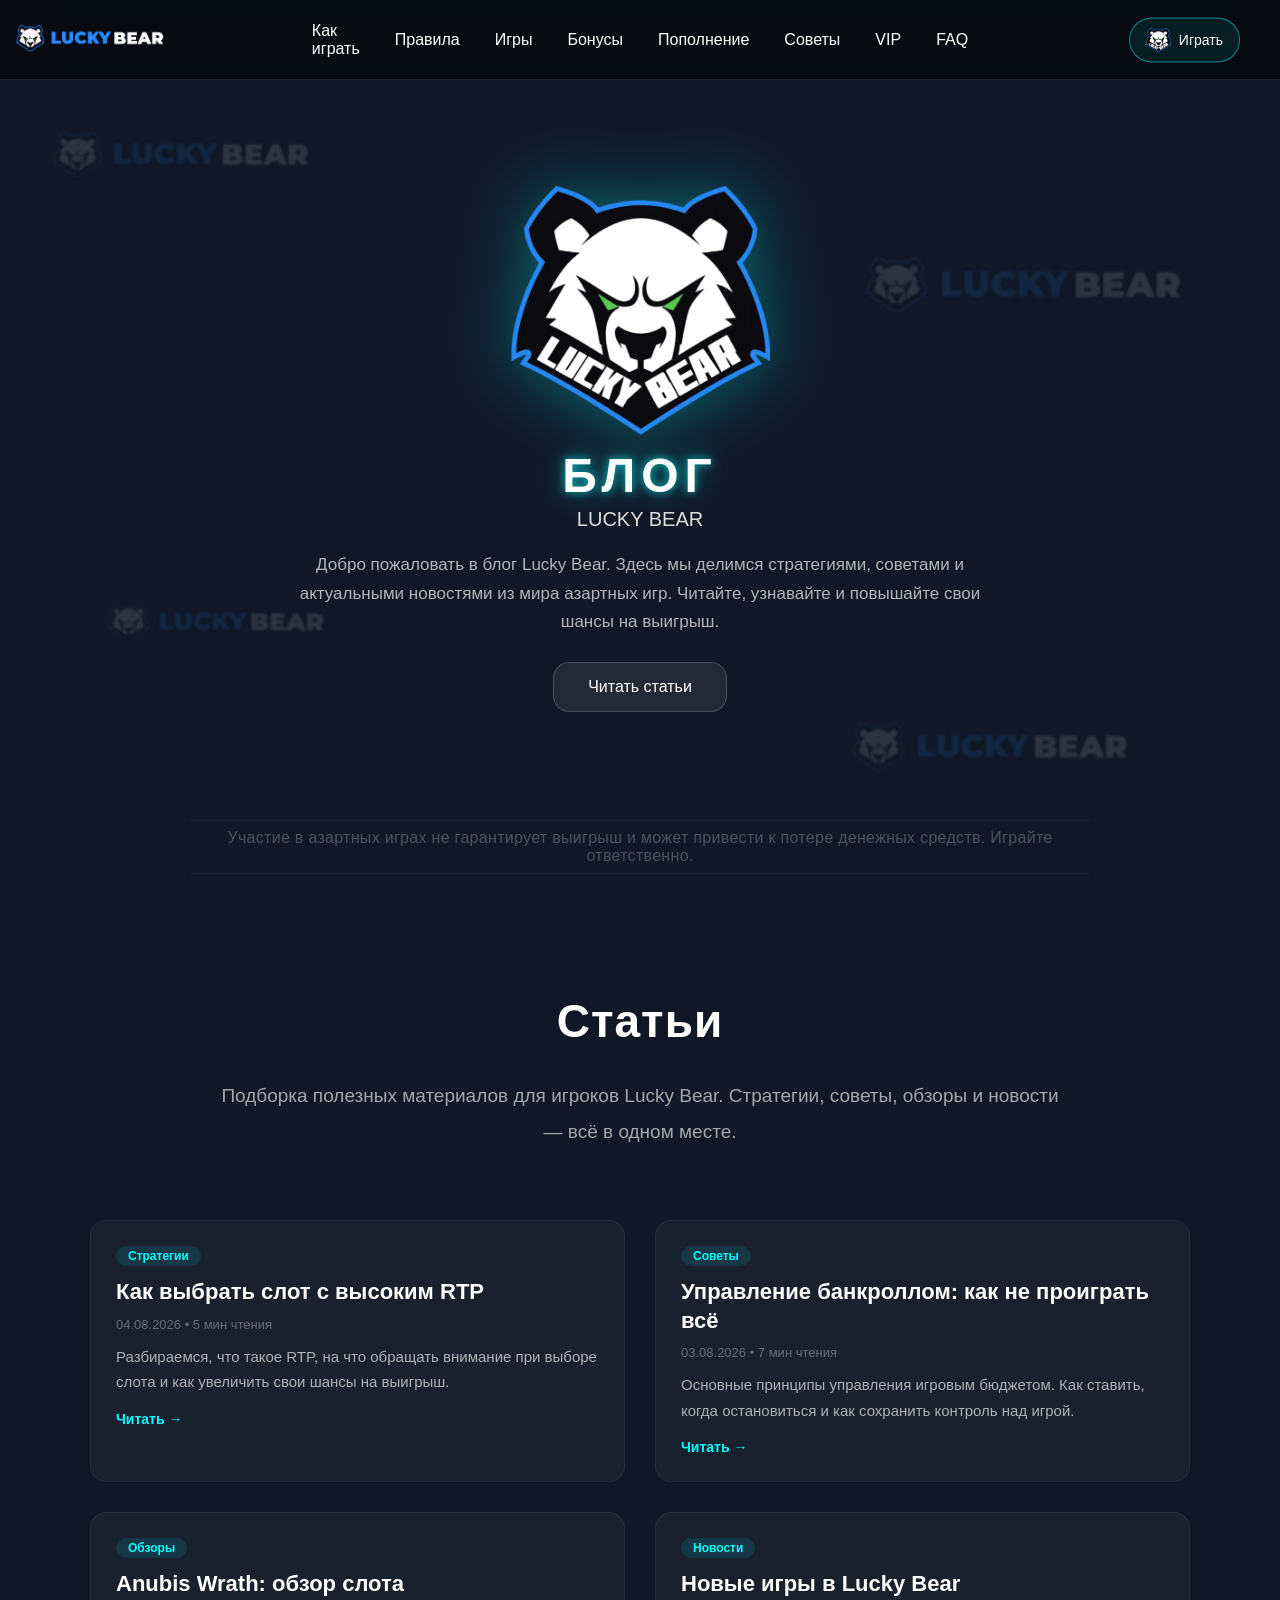
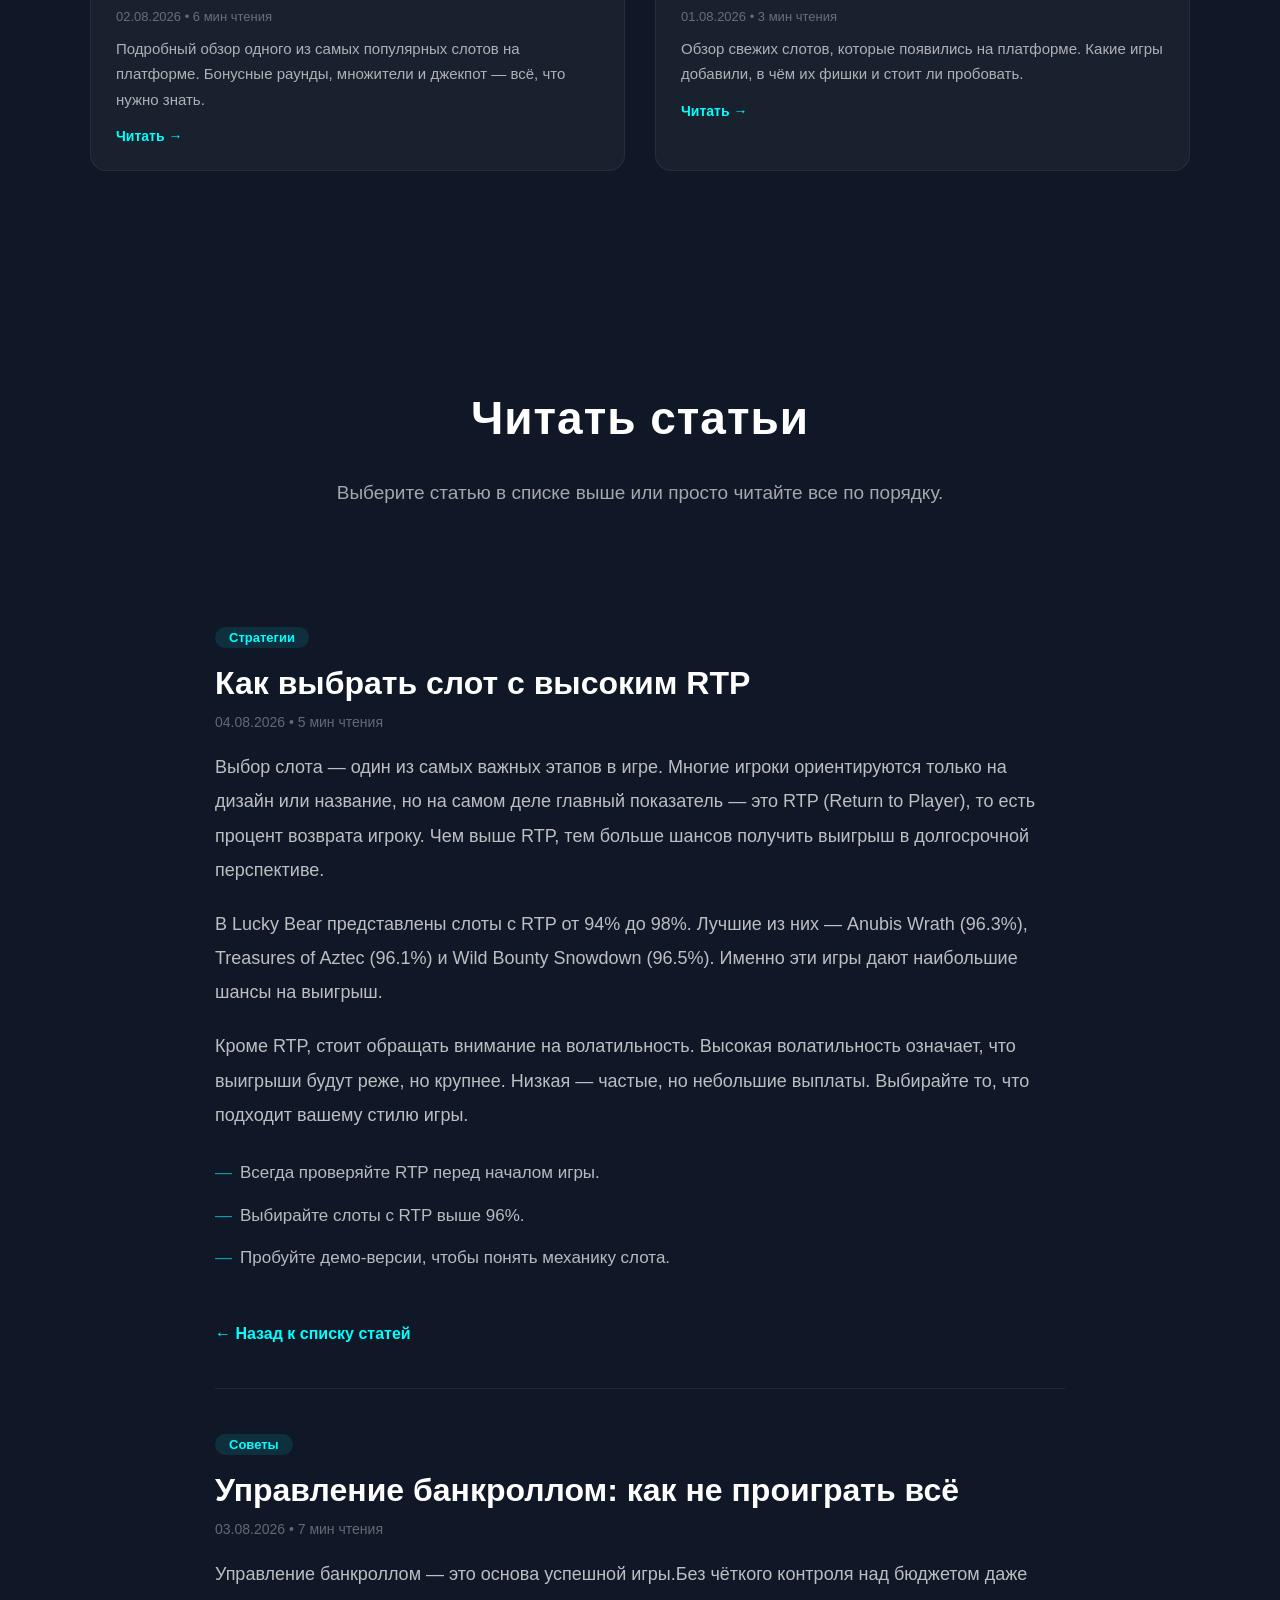
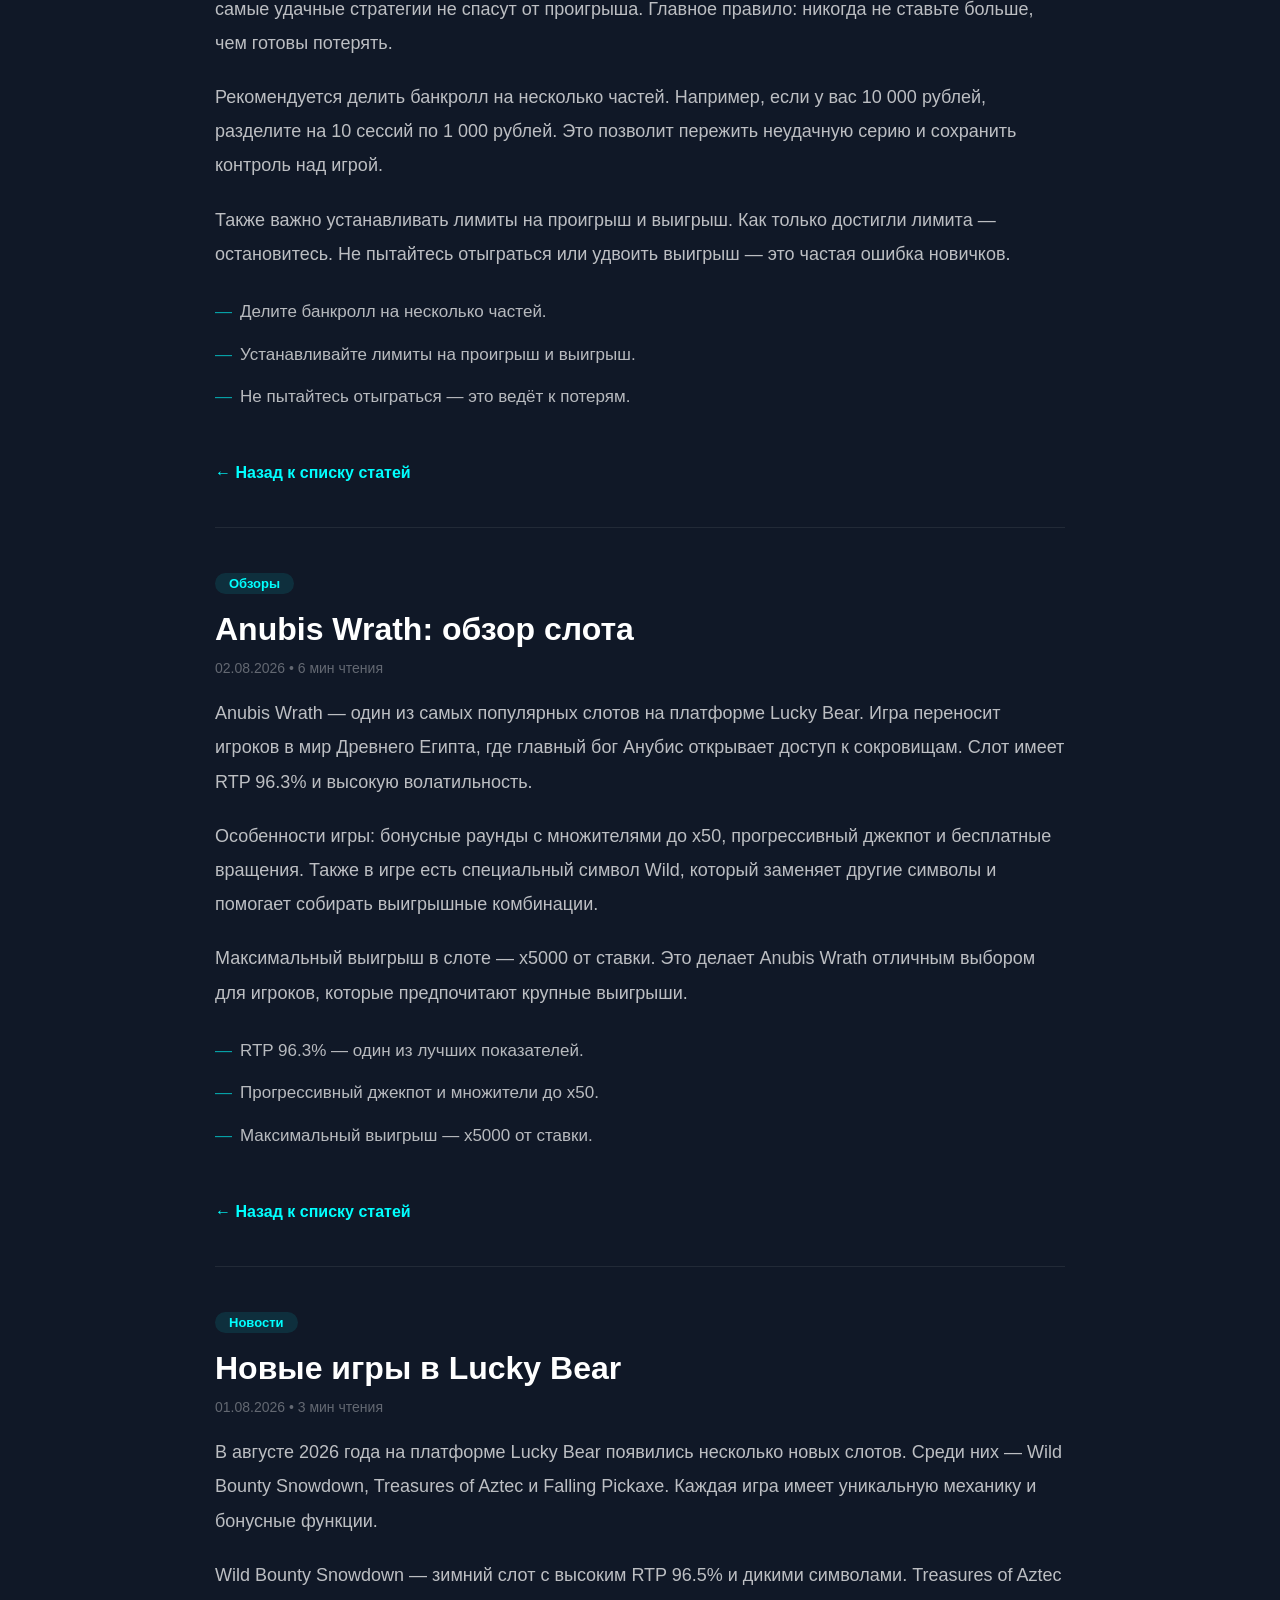
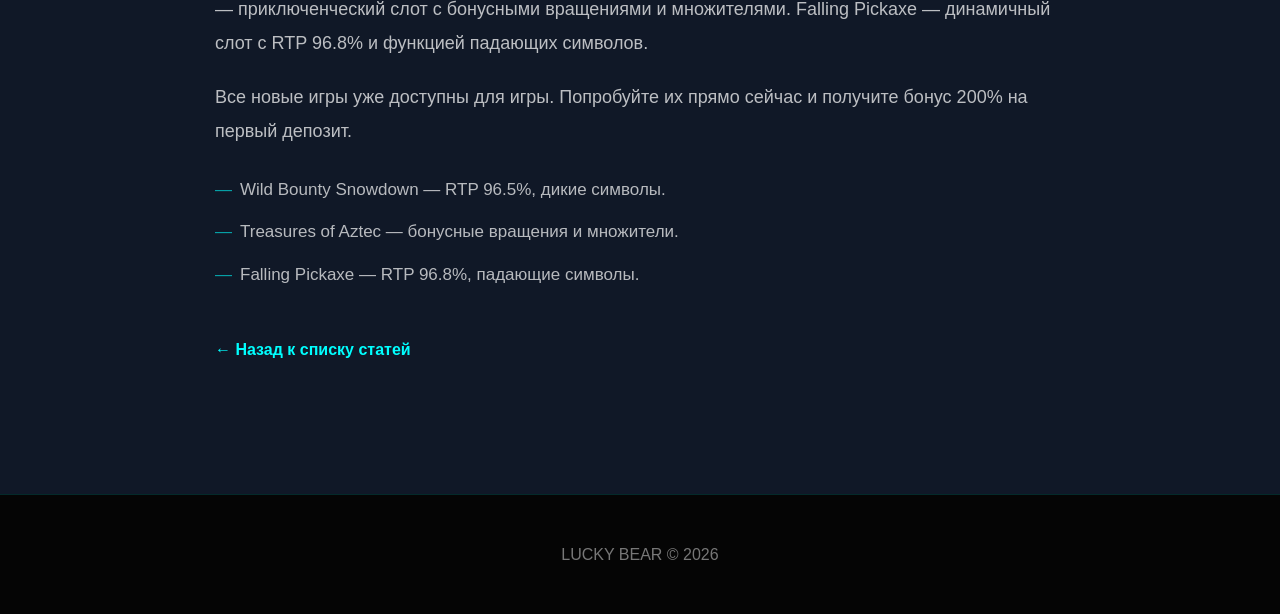
==== blog.html @ fbbd580b "Create blog.html" ====
<!DOCTYPE html>
<html lang="ru">
<head>
    <meta charset="UTF-8">
    <meta name="viewport" content="width=device-width, initial-scale=1.0">
    <title>Блог Lucky Bear — стратегии, советы, обзоры слотов</title>
    <meta name="description" content="Блог Lucky Bear: стратегии игры в слоты, советы по управлению банкроллом, обзоры популярных игр и новости казино. Читай и выигрывай больше!" />
    <link rel="canonical" href="https://casino-lucky-bear.ru/blog.html" />
    <link rel="icon" type="image/png" href="/images/logo.png">
    <link rel="stylesheet" href="style.css">
    
    <style>
        /* ===== БЛОГ ===== */
        .blog-hero-description {
            max-width: 700px;
            margin: 20px auto 0;
            color: rgba(255,255,255,0.68);
            font-size: 17px;
            line-height: 1.7;
            text-align: center;
        }

        .blog-grid {
            display: grid;
            grid-template-columns: repeat(2, 1fr);
            gap: 30px;
            max-width: 1100px;
            margin: 40px auto;
        }

        .blog-card {
            background: rgba(255,255,255,0.04);
            border-radius: 16px;
            padding: 25px;
            border: 1px solid rgba(255,255,255,0.06);
            transition: all 0.3s ease;
            cursor: pointer;
            scroll-margin-top: 100px;
        }

        .blog-card:hover {
            transform: translateY(-5px);
            background: rgba(255,255,255,0.08);
            border-color: rgba(0, 255, 255, 0.2);
        }

        .blog-card .tag {
            display: inline-block;
            background: rgba(0, 255, 255, 0.1);
            color: #00ffff;
            padding: 3px 12px;
            border-radius: 20px;
            font-size: 12px;
            font-weight: 600;
            margin-bottom: 12px;
        }

        .blog-card h3 {
            color: #ffffff;
            font-size: 22px;
            font-weight: 700;
            margin-bottom: 10px;
            line-height: 1.3;
        }

        .blog-card h3 a {
            color: #ffffff;
            text-decoration: none;
            transition: color 0.3s;
        }

        .blog-card h3 a:hover {
            color: #00ffff;
        }

        .blog-card .meta {
            color: rgba(255,255,255,0.35);
            font-size: 13px;
            margin-bottom: 12px;
        }

        .blog-card p {
            color: rgba(255,255,255,0.65);
            font-size: 15px;
            line-height: 1.7;
            margin-bottom: 15px;
        }

        .blog-card .read-more {
            color: #00ffff;
            text-decoration: none;
            font-weight: 600;
            font-size: 14px;
            transition: color 0.3s;
        }

        .blog-card .read-more:hover {
            color: #ffffff;
        }

        /* ===== ПОЛНЫЕ СТАТЬИ ===== */
        .full-article {
            max-width: 850px;
            margin: 0 auto;
            padding: 45px 0;
            border-bottom: 1px solid rgba(255,255,255,0.08);
            scroll-margin-top: 100px;
        }

        .full-article:last-of-type {
            border-bottom: none;
        }

        .full-article .article-tag {
            display: inline-block;
            background: rgba(0, 255, 255, 0.1);
            color: #00ffff;
            padding: 3px 14px;
            border-radius: 20px;
            font-size: 13px;
            font-weight: 600;
            margin-bottom: 15px;
        }

        .full-article h3 {
            font-size: 32px;
            font-weight: 800;
            color: #ffffff;
            margin-bottom: 10px;
            line-height: 1.3;
        }

        .full-article .meta {
            color: rgba(255,255,255,0.35);
            font-size: 14px;
            margin-bottom: 20px;
        }

        .full-article p {
            color: rgba(255,255,255,0.72);
            font-size: 18px;
            line-height: 1.9;
            margin-bottom: 20px;
        }

        .full-article ul {
            list-style: none;
            padding: 0;margin: 15px 0 25px;
        }

        .full-article ul li {
            color: rgba(255,255,255,0.7);
            font-size: 17px;
            line-height: 1.8;
            padding: 6px 0 6px 25px;
            position: relative;
        }

        .full-article ul li::before {
            content: "—";
            position: absolute;
            left: 0;
            color: #00ffff;
            opacity: 0.6;
        }

        .full-article .back-link {
            display: inline-block;
            margin-top: 20px;
            color: #00ffff;
            text-decoration: none;
            font-weight: 600;
            transition: color 0.3s;
        }

        .full-article .back-link:hover {
            color: #ffffff;
        }

        @media (max-width: 768px) {
            .blog-grid {
                grid-template-columns: 1fr;
                gap: 20px;
                margin: 20px auto;
            }

            .blog-card {
                padding: 20px;
            }

            .blog-card h3 {
                font-size: 19px;
            }

            .blog-hero-description {
                font-size: 15px !important;
                padding: 0 15px !important;
            }

            .full-article {
                padding: 30px 0;
            }

            .full-article h3 {
                font-size: 24px;
            }

            .full-article p {
                font-size: 16px;
            }

            .full-article ul li {
                font-size: 15px;
            }
        }

        @media (max-width: 400px) {
            .blog-card h3 {
                font-size: 17px;
            }

            .blog-card p {
                font-size: 14px;
            }

            .full-article h3 {
                font-size: 20px;
            }

            .full-article p {
                font-size: 14px;
            }

            .full-article ul li {
                font-size: 14px;
            }
        }
    </style>
</head>
<body>
    <div class="bear-background"></div>

    <!-- ===== ХЕДЕР ===== -->
    <header>
        <a href="index.html" class="brand-icon">
            <img src="images/menu-logo.png" alt="LUCKY BEAR">
        </a>
        <nav class="nav" id="mobileNav">
            <a href="how-to-play.html" class="nav-link">Как играть</a>
            <a href="rules.html" class="nav-link">Правила</a>
            <a href="games.html" class="nav-link">Игры</a>
            <a href="bonus.html" class="nav-link">Бонусы</a>
            <a href="payment.html" class="nav-link">Пополнение</a>
            <a href="responsible.html" class="nav-link">Советы</a>
            <a href="vip.html" class="nav-link">VIP</a>
            <a href="faq.html" class="nav-link">FAQ</a>
        </nav>
        <a href="https://lb777.xyz/5dsgV7" class="bot-button" rel="noreferrer noopener">
            <img src="images/logo.png" alt="LUCKY BEAR">
            <span>Играть</span>
        </a>
    </header>

    <!-- ===== ГЛАВНЫЙ ЭКРАН ===== -->
    <section class="hero" id="home">
        <img src="images/logo.png" alt="LUCKY BEAR" class="logo">
        <div class="title">БЛОГ</div>
        <div class="subtitle">LUCKY BEAR</div>
        <p class="blog-hero-description">
            Добро пожаловать в блог Lucky Bear. Здесь мы делимся стратегиями, советами и актуальными новостями из мира азартных игр. Читайте, узнавайте и повышайте свои шансы на выигрыш.
        </p>
        <div class="hero-buttons">
            <a href="#articles" class="main-button" rel="noreferrer noopener">Читать статьи</a>
        </div>
    </section>

    <!-- ===== ПРЕДУПРЕЖДЕНИЕ ===== -->
    <div style="max-width: 900px; margin: 10px auto 30px; padding: 8px 0; text-align: center; font-size: 16px; color: rgba(255,255,255,0.25); letter-spacing: 0.3px; border-top: 1px solid rgba(255,255,255,0.05); border-bottom: 1px solid rgba(255,255,255,0.05);">
        Участие в азартных играх не гарантирует выигрыш и может привести к потере денежных средств. Играйте ответственно.
    </div>

    <!-- ===== АНОНСЫ СТАТЕЙ ===== --><section id="articles">
        <h2 class="section-title">Статьи</h2>
        <p class="section-description">
            Подборка полезных материалов для игроков Lucky Bear. Стратегии, советы, обзоры и новости — всё в одном месте.
        </p>

        <div class="blog-grid">
            <div class="blog-card">
                <span class="tag">Стратегии</span>
                <h3><a href="#article1">Как выбрать слот с высоким RTP</a></h3>
                <div class="meta">04.08.2026 • 5 мин чтения</div>
                <p>Разбираемся, что такое RTP, на что обращать внимание при выборе слота и как увеличить свои шансы на выигрыш.</p>
                <a href="#article1" class="read-more">Читать →</a>
            </div>

            <div class="blog-card">
                <span class="tag">Советы</span>
                <h3><a href="#article2">Управление банкроллом: как не проиграть всё</a></h3>
                <div class="meta">03.08.2026 • 7 мин чтения</div>
                <p>Основные принципы управления игровым бюджетом. Как ставить, когда остановиться и как сохранить контроль над игрой.</p>
                <a href="#article2" class="read-more">Читать →</a>
            </div>

            <div class="blog-card">
                <span class="tag">Обзоры</span>
                <h3><a href="#article3">Anubis Wrath: обзор слота</a></h3>
                <div class="meta">02.08.2026 • 6 мин чтения</div>
                <p>Подробный обзор одного из самых популярных слотов на платформе. Бонусные раунды, множители и джекпот — всё, что нужно знать.</p>
                <a href="#article3" class="read-more">Читать →</a>
            </div>

            <div class="blog-card">
                <span class="tag">Новости</span>
                <h3><a href="#article4">Новые игры в Lucky Bear</a></h3>
                <div class="meta">01.08.2026 • 3 мин чтения</div>
                <p>Обзор свежих слотов, которые появились на платформе. Какие игры добавили, в чём их фишки и стоит ли пробовать.</p>
                <a href="#article4" class="read-more">Читать →</a>
            </div>
        </div>
    </section>

    <!-- ===== ПОЛНЫЕ СТАТЬИ ===== -->
    <section id="full-articles">
        <h2 class="section-title" style="margin-bottom: 10px;">Читать статьи</h2>
        <p class="section-description" style="margin-bottom: 30px;">Выберите статью в списке выше или просто читайте все по порядку.</p>

        <!-- СТАТЬЯ 1 -->
        <div class="full-article" id="article1">
            <span class="article-tag">Стратегии</span>
            <h3>Как выбрать слот с высоким RTP</h3>
            <div class="meta">04.08.2026 • 5 мин чтения</div>
            <p>Выбор слота — один из самых важных этапов в игре. Многие игроки ориентируются только на дизайн или название, но на самом деле главный показатель — это RTP (Return to Player), то есть процент возврата игроку. Чем выше RTP, тем больше шансов получить выигрыш в долгосрочной перспективе.</p>
            <p>В Lucky Bear представлены слоты с RTP от 94% до 98%. Лучшие из них — Anubis Wrath (96.3%), Treasures of Aztec (96.1%) и Wild Bounty Snowdown (96.5%). Именно эти игры дают наибольшие шансы на выигрыш.</p>
            <p>Кроме RTP, стоит обращать внимание на волатильность. Высокая волатильность означает, что выигрыши будут реже, но крупнее. Низкая — частые, но небольшие выплаты. Выбирайте то, что подходит вашему стилю игры.</p>
            <ul>
                <li>Всегда проверяйте RTP перед началом игры.</li>
                <li>Выбирайте слоты с RTP выше 96%.</li>
                <li>Пробуйте демо-версии, чтобы понять механику слота.</li>
            </ul>
            <a href="#articles" class="back-link">← Назад к списку статей</a>
        </div>

        <!-- СТАТЬЯ 2 -->
        <div class="full-article" id="article2">
            <span class="article-tag">Советы</span>
            <h3>Управление банкроллом: как не проиграть всё</h3>
            <div class="meta">03.08.2026 • 7 мин чтения</div>
            <p>Управление банкроллом — это основа успешной игры.Без чёткого контроля над бюджетом даже самые удачные стратегии не спасут от проигрыша. Главное правило: никогда не ставьте больше, чем готовы потерять.</p>
            <p>Рекомендуется делить банкролл на несколько частей. Например, если у вас 10 000 рублей, разделите на 10 сессий по 1 000 рублей. Это позволит пережить неудачную серию и сохранить контроль над игрой.</p>
            <p>Также важно устанавливать лимиты на проигрыш и выигрыш. Как только достигли лимита — остановитесь. Не пытайтесь отыграться или удвоить выигрыш — это частая ошибка новичков.</p>
            <ul>
                <li>Делите банкролл на несколько частей.</li>
                <li>Устанавливайте лимиты на проигрыш и выигрыш.</li>
                <li>Не пытайтесь отыграться — это ведёт к потерям.</li>
            </ul>
            <a href="#articles" class="back-link">← Назад к списку статей</a>
        </div>

        <!-- СТАТЬЯ 3 -->
        <div class="full-article" id="article3">
            <span class="article-tag">Обзоры</span>
            <h3>Anubis Wrath: обзор слота</h3>
            <div class="meta">02.08.2026 • 6 мин чтения</div>
            <p>Anubis Wrath — один из самых популярных слотов на платформе Lucky Bear. Игра переносит игроков в мир Древнего Египта, где главный бог Анубис открывает доступ к сокровищам. Слот имеет RTP 96.3% и высокую волатильность.</p>
            <p>Особенности игры: бонусные раунды с множителями до x50, прогрессивный джекпот и бесплатные вращения. Также в игре есть специальный символ Wild, который заменяет другие символы и помогает собирать выигрышные комбинации.</p>
            <p>Максимальный выигрыш в слоте — x5000 от ставки. Это делает Anubis Wrath отличным выбором для игроков, которые предпочитают крупные выигрыши.</p>
            <ul>
                <li>RTP 96.3% — один из лучших показателей.</li>
                <li>Прогрессивный джекпот и множители до x50.</li>
                <li>Максимальный выигрыш — x5000 от ставки.</li>
            </ul>
            <a href="#articles" class="back-link">← Назад к списку статей</a>
        </div>

        <!-- СТАТЬЯ 4 -->
        <div class="full-article" id="article4" style="border-bottom: none;">
            <span class="article-tag">Новости</span>
            <h3>Новые игры в Lucky Bear</h3>
            <div class="meta">01.08.2026 • 3 мин чтения</div>
            <p>В августе 2026 года на платформе Lucky Bear появились несколько новых слотов. Среди них — Wild Bounty Snowdown, Treasures of Aztec и Falling Pickaxe. Каждая игра имеет уникальную механику и бонусные функции.</p>
            <p>Wild Bounty Snowdown — зимний слот с высоким RTP 96.5% и дикими символами. Treasures of Aztec — приключенческий слот с бонусными вращениями и множителями. Falling Pickaxe — динамичный слот с RTP 96.8% и функцией падающих символов.</p>
            <p>Все новые игры уже доступны для игры. Попробуйте их прямо сейчас и получите бонус 200% на первый депозит.</p>
            <ul>
                <li>Wild Bounty Snowdown — RTP 96.5%, дикие символы.</li>
                <li>Treasures of Aztec — бонусные вращения и множители.</li>
                <li>Falling Pickaxe — RTP 96.8%, падающие символы.</li>
            </ul>
            <a href="#articles" class="back-link">← Назад к списку статей</a>
        </div>
    </section>

    <footer>LUCKY BEAR © 2026</footer>

    <script>
        const logo = document.querySelector(".logo");
        const hero = document.querySelector(".hero");

        window.addEventListener("scroll", () => {
            let scroll = window.scrollY;
            let opacity = 1 - scroll / 500;
            let scale = 1 - scroll / 1500;

            if (opacity < 0) opacity = 0;
            if (scale < 0.7) scale = 0.7;

            logo.style.opacity = opacity;
            logo.style.transform = scale(${scale});
        });

        const elements = document.querySelectorAll(
            ".blog-card, .full-article"
        );

        const observer = new IntersectionObserver(
            (entries) => {
                entries.forEach(entry => {if (entry.isIntersecting) {
                        entry.target.style.opacity = "1";
                        entry.target.style.transform = "translateY(0)";
                    }
                });
            },
            { threshold: 0.15 }
        );

        elements.forEach(el => {
            el.style.opacity = "0";
            el.style.transform = "translateY(40px)";
            el.style.transition = "0.7s ease";
            observer.observe(el);
        });
    </script>
</body>
</html>
---- style.css ----
/* ===========================
   LUCKY BEAR PREMIUM STYLE
   =========================== */

:root {
    --bg-main: #101820;
    --bg-card: rgba(20, 30, 38, 0.72);
    --bg-card-hover: rgba(35, 48, 58, 0.85);
    --text-main: #f2f4f5;
    --text-soft: #b8c1c8;
    --border: rgba(255,255,255,0.10);
    --accent: #9fb7aa;
    --shadow: 0 20px 50px rgba(0,0,0,0.35);
}

* {
    margin: 0;
    padding: 0;
    box-sizing: border-box;
    scroll-behavior: smooth;
}

body {
    background: #101827;
    color: #ffffff;
    font-family: Arial, Helvetica, sans-serif;
}

/* ===== HEADER ===== */
header {
    position: fixed !important;
    top: 0 !important;
    left: 0 !important;
    right: 0 !important;
    width: 100% !important;
    height: 80px;
    display: flex;
    align-items: center;
    justify-content: space-between;
    background: rgba(0,0,0,.55);
    backdrop-filter: blur(15px);
    border-bottom: 1px solid rgba(255,255,255,.10) !important;
    z-index: 99999 !important;
    padding: 0 20px;
}

.nav {
    display: flex;
    justify-content: center;
    align-items: center;
    gap: 35px;
    position: absolute;
    left: 50%;
    transform: translateX(-50%);
}
.nav a {
    color: #fff;
    text-decoration: none;
    font-size: 16px;
    transition: .3s;
}
.nav a:hover {
    color: #00ffff;
}

.brand-icon {
    position: absolute;
    left: 15px;
    top: 50%;
    transform: translateY(-50%);
}
.brand-icon img {
    width: 150px;
    height: 150px;
    object-fit: contain;
    transition: .3s;
}
.brand-icon img:hover {
    transform: scale(1.1);
}

.bot-button {
    position: absolute;
    right: 40px;
    top: 50%;
    transform: translateY(-50%);
    height: 45px;
    display: flex;
    align-items: center;
    gap: 8px;
    padding: 0 16px;
    border-radius: 25px;
    color: #fff;
    text-decoration: none;
    font-size: 14px;
    border: 1px solid rgba(0,255,255,.5);
    background: rgba(0,255,255,.08);
    transition: .3s;
}
.bot-button img {
    width: 25px !important;
    height: 25px !important;
    object-fit: contain;
}
.bot-button:hover {
    background: rgba(0,255,255,.2);
    transform: translateY(-50%) scale(1.05);
}

/* ===== HERO ===== */
.hero {
    height: 100vh;
    display: flex;
    flex-direction: column;
    justify-content: center;
    align-items: center;
    position: relative;
    overflow: hidden;
    text-align: center;
    padding-top: 80px;
}
.hero::before {
    content: "";
    position: absolute;
    width: 700px;
    height: 700px;
    background: radial-gradient(circle, rgba(0,255,255,.10), transparent 70%);
    filter: blur(60px);
    opacity: 0.5;
}
.logo {
    position: relative;
    width: 260px;
    max-width: 65vw;
    z-index: 2;
    object-fit: contain;
    border-radius: 0;
    background: transparent;
    box-shadow: none;
    animation: logoAppear 2s ease, floatLogo 4s ease-in-out infinite;
    filter: drop-shadow(0 0 35px rgba(0,255,255,.35));
}
@keyframes logoAppear {
    from { opacity: 0; transform: translateY(50px) scale(.8); }
    to { opacity: 1; transform: translateY(0) scale(1); }
}
@keyframes floatLogo {
    0%,100% { transform: translateY(0); }
    50% { transform: translateY(-12px); }
}

.title {
    margin-top: 25px;
    font-size: 48px;
    letter-spacing: 6px;
    color: #ffffff;
    font-weight: 900;
    position: relative;
    text-shadow: 0 0 10px rgba(0,255,255,.7), 0 0 30px rgba(0,255,255,.4);
}
.subtitle {
    margin-top: 15px;
    color: #ddd;
    font-size: 20px;
}
.hero-description {
    max-width: 700px;
    margin: 20px auto 0;
    color: rgba(255,255,255,.68);
    font-size: 17px;
    line-height: 1.7;
}
.scroll {
    position: absolute;
    bottom: 40px;
    color: #aaa;
    animation: bounce 2s infinite;
}
@keyframes bounce {
    50% { transform: translateY(10px); }
}

.hero-buttons {
    display: flex;
    justify-content: center;
    gap: 18px;
    margin-top: 35px;
    flex-wrap: wrap;
}
.main-button,
.telegram-button {
    display: inline-flex;
    align-items: center;
    justify-content: center;
    padding: 15px 34px;
    border-radius: 16px;
   text-decoration: none;
    font-size: 16px;
    color: #ffffff;
    background: rgba(255,255,255,.08);
    border: 1px solid rgba(255,255,255,.18);
    backdrop-filter: blur(10px);
    transition: .3s ease;
}
.main-button:hover,
.telegram-button:hover {
    background: rgba(255,255,255,.16);
    transform: translateY(-3px);
}

/* ===== ОБЩИЕ СЕКЦИИ ===== */
section {
    position: relative;
    max-width: 1200px;
    margin: 0 auto;
    padding: 90px 25px;
    scroll-margin-top: 90px;
}
.section-title {
    font-size: 46px !important;
    font-weight: 800 !important;
    letter-spacing: 1px !important;
    color: #ffffff !important;
    text-align: center;
    margin-bottom: 30px !important;
}
.section-description {
    max-width: 850px !important;
    margin: 0 auto 70px !important;
    color: rgba(255,255,255,.62) !important;
    font-size: 19px !important;
    line-height: 1.9 !important;
    text-align: center;
}

/* ===== ЕДИНЫЙ СТИЛЬ ДЛЯ ВСЕХ БЛОКОВ ===== */
.info-block,
.info-card,
.about-card,
.bonus-card,
.rule-card,
.faq-item,
.faq-card,
.game-step,
.rules-card,
.promo-card,
.advantages-card,
.rules-extra-card {
    position: relative;
    padding: 45px 0 !important;
    margin: 0 auto !important;
    background: transparent !important;
    border: none !important;
    border-bottom: 1px solid rgba(255,255,255,.12) !important;
    border-radius: 0 !important;
    box-shadow: none !important;
    transform: none !important;
    backdrop-filter: none !important;
    max-width: 900px;
}
.info-block:last-child,
.info-card:last-child,
.about-card:last-child,
.bonus-card:last-child,
.rule-card:last-child,
.faq-item:last-child,
.faq-card:last-child,
.game-step:last-child,
.rules-card:last-child,
.promo-card:last-child,
.advantages-card:last-child,
.rules-extra-card:last-child {
    border-bottom: none !important;
}
.info-block::after,
.info-card::after,
.about-card::after,
.bonus-card::after,
.rule-card::after,
.faq-item::after,
.faq-card::after,
.game-step::after,
.rules-card::after,
.promo-card::after,
.advantages-card::after,
.rules-extra-card::after {
    content: "";
    position: absolute;
    bottom: 0;
    left: 0;
    width: 70px;
    height: 2px;
    background: #00ffff;
    opacity: .5;
}
.info-block:last-child::after,
.info-card:last-child::after,
.about-card:last-child::after,
.bonus-card:last-child::after,
.rule-card:last-child::after,
.faq-item:last-child::after,
.faq-card:last-child::after,
.game-step:last-child::after,
.rules-card:last-child::after,
.promo-card:last-child::after,
.advantages-card:last-child::after,
.rules-extra-card:last-child::after {
    display: none;
}

.info-block h3,
.info-card h3,
.about-card h3,
.bonus-card h3,
.rule-card h3,
.faq-item h3,
.faq-card h3,
.game-step h3,
.rules-card h3,
.promo-card h3,
.advantages-card h3,
.rules-extra-card h3 {
    font-size: 30px !important;
    font-weight: 800 !important;
    color: #ffffff !important;
    margin-bottom: 20px !important;
    letter-spacing: .3px;
}
.info-block p,
.info-card p,
.about-card p,
.bonus-card p,
.rule-card p,
.faq-item p,
.faq-card p,
.game-step p,
.rules-card p,
.promo-card p,
.advantages-card p,
.rules-extra-card p {
    max-width: 850px;
    color: rgba(255,255,255,.72) !important;
    font-size: 18px !important;
    line-height: 1.9 !important;
    letter-spacing: .1px;
}

/* ===== СПЕЦИАЛЬНЫЕ СЕТКИ ===== */
.rules-grid {
    display: block;
    max-width: 900px;
    margin: 50px auto 0;
}
.rules-extra {
    display: grid;
    grid-template-columns: repeat(3,1fr);
    gap: 35px;
    max-width: 900px;
    margin: 50px auto 0;
}
.bonus-box {
    display: block;
    max-width: 900px;
    margin: 50px auto 0;
}
.about-box {
    display: block;
    max-width: 900px;
    margin: 50px auto 0;
}
.advantages-box {
    display: block;
    max-width: 900px;
    margin: 50px auto 0;
}
.faq-box {
    display: block;
    max-width: 900px;
    margin: 50px auto 0;
}
.rules-extra-card {
    border-top: 1px solid rgba(255,255,255,.12) !important;
    padding: 30px 0 !important;
}
.rules-extra-card h3 {
   font-size: 22px !important;
}
.rules-extra-card p {
    color: rgba(255,255,255,.65) !important;
}

/* ===== FOOTER ===== */
footer {
    height: 120px;
    display: flex;
    justify-content: center;
    align-items: center;
    background: #050505;
    color: #777;
    border-top: 1px solid rgba(0,255,255,.15);
}

/* ===== АДАПТИВ ===== */
@media (max-width: 768px) {
    header {
        height: 70px !important;
        min-height: auto !important;
        flex-direction: row !important;
        padding: 0 8px !important;
        background: rgba(0,0,0,.65);
        backdrop-filter: blur(15px);
    }

    .brand-icon {
        position: relative !important;
        left: auto !important;
        top: auto !important;
        transform: none !important;
        flex-shrink: 0;
        margin-right: 4px;
    }
    .brand-icon img {
        width: 55px !important;
        height: 55px !important;
    }

    .nav {
        position: relative !important;
        left: auto !important;
        top: auto !important;
        transform: none !important;
        display: flex !important;
        flex-wrap: nowrap;
        gap: 6px !important;
        width: auto;
        margin-top: 0;
        overflow-x: auto;
        justify-content: center;
        padding: 0 3px;
        flex: 1 1 auto;
    }
    .nav a {
        font-size: 12px !important;
        padding: 3px 5px;
        white-space: nowrap;
        color: rgba(255,255,255,0.9);
        font-weight: 600;
        letter-spacing: 0.3px;
    }
    .nav a:hover {
        color: #00ffff;
    }

    .bot-button {
        position: relative !important;
        right: auto !important;
        top: auto !important;
        transform: none !important;
        height: 36px !important;
        padding: 0 12px !important;
        font-size: 12px !important;
        flex-shrink: 0;
        border-radius: 20px;
        background: rgba(0,255,255,.2);
        border: 1.5px solid rgba(0,255,255,.6);
        color: #ffffff;
        font-weight: 700;
        gap: 4px;
    }
    .bot-button img {
        width: 22px !important;
        height: 22px !important;
    }
    .bot-button span {
        display: inline-block;
    }
    .bot-button:hover {
        background: rgba(0,255,255,.35);
        transform: scale(1.02) !important;
    }

    .hero {
        padding-top: 120px;
    }
    .title {
        font-size: 28px !important;
        letter-spacing: 2px;
    }
    .subtitle {
        font-size: 15px !important;
    }
    .section-title {
        font-size: 28px !important;
    }
    section {
        padding: 80px 18px 40px !important;
    }
    .rules-extra {
        grid-template-columns: 1fr;
    }
}

/* ===== ФОНОВЫЕ МЕДВЕДИ ===== */
.bear-background {
    position: fixed;
    inset: 0;
    pointer-events: none;
    z-index: -1 !important;
    background-image: url("images/menu-logo.png"),
                     url("images/menu-logo.png"),
                     url("images/menu-logo.png"),
                     url("images/menu-logo.png");
    background-repeat: no-repeat;
    background-position: 5% 15%, 90% 30%, 10% 70%, 85% 85%;
    background-size: 260px, 320px, 220px, 280px;
    opacity: 0.12;
    filter: blur(1px);
}
section, footer {
    position: relative;
    z-index: 1;
}
@media (max-width: 480px) {
    .bear-background {
        top: 120px !important;
        background-position: 10% 15%, 90% 20%, 10% 80%, 90% 85% !important;
        background-size: 120px, 140px, 100px, 130px !important;
        opacity: 0.15 !important;
    }
    .hero-buttons {
        margin-bottom: 40px !important;
    }
}
/* ============================================================
   ПРИНУДИТЕЛЬНАЯ АДАПТАЦИЯ ДЛЯ ВСЕХ СТРАНИЦ (как на VIP)
   ============================================================ */

/* ===== ПЕРЕОПРЕДЕЛЯЕМ HERO ===== */
.hero {
    padding-top: 110px !important;
    min-height: 90vh !important;
    height: auto !important;
    padding-bottom: 20px !important;
}

.hero .logo {
    width: 260px !important;
    max-width: 50vw !important;
    margin-top: 0 !important;
    margin-bottom: 5px !important;
}

.hero .title {
    margin-top: 5px !important;
}

.hero .subtitle {
    margin-top: 5px !important;
}

.hero .hero-description {
    margin-top: 15px !important;
}

.hero .hero-buttons {
    margin-top: 25px !important;
    margin-bottom: 10px !important;
}

/* ===== ПЕРЕОПРЕДЕЛЯЕМ ПРЕДУПРЕЖДЕНИЕ ===== */
.hero + div {
    margin-top: 10px !important;
    margin-bottom: 30px !important;
}

/* ===== УБИРАЕМ ПОДСВЕТКУ НАФИГ ===== */
.hero::before {
    opacity: 0.1 !important;
    width: 300px !important;
    height: 300px !important;
    background: radial-gradient(circle, rgba(0,255,255,.03), transparent 70%) !important;
    filter: blur(40px) !important;
}

/* ===== МОБИЛЬНАЯ АДАПТАЦИЯ ===== */
@media (max-width: 768px) {
    .hero {
        padding-top: 100px !important;
        min-height: 80vh !important;
        height: auto !important;
        padding-bottom: 10px !important;
    }

    .hero .logo {
        width: 160px !important;
        max-width: 45vw !important;
        margin-top: 0 !important;
        margin-bottom: 5px !important;
    }

    .hero .title {
        font-size: 24px !important;
        margin-top: 5px !important;
    }

    .hero .subtitle {
        font-size: 14px !important;
        margin-top: 5px !important;
    }

    .hero .hero-description {
        font-size: 15px !important;
        padding: 0 15px !important;
        margin-top: 10px !important;
        line-height: 1.6 !important;
    }

    .hero .hero-buttons {
        margin-top: 15px !important;
        margin-bottom: 5px !important;
        gap: 12px !important;
    }

    .hero .main-button {
        padding: 12px 24px !important;
        font-size: 14px !important;
    }

    .hero + div {
        margin-top: 5px !important;
        margin-bottom: 15px !important;
        padding: 5px 0 !important;
        font-size: 13px !important;
    }

    .hero::before {
        opacity: 0.05 !important;
        width: 200px !important;
        height: 200px !important;
    }
}

@media (max-width: 400px) {
    .hero {
        padding-top: 90px !important;
        min-height: 70vh !important;
    }

    .hero .logo {
        width: 130px !important;
        max-width: 40vw !important;
    }

    .hero .title {
        font-size: 20px !important;
    }

    .hero .subtitle {
        font-size: 12px !important;
    }

    .hero .hero-description {
        font-size: 13px !important;
        padding: 0 10px !important;
    }

    .hero .main-button {
        padding: 10px 18px !important;
        font-size: 13px !important;
    }

    .hero::before {
        opacity: 0.03 !important;
        width: 150px !important;
        height: 150px !important;
    }
}

/* ===== ФОНОВЫЕ МЕДВЕДИ НА МОБИЛЬНЫХ ===== */
@media (max-width: 480px) {
    .bear-background {
        top: 120px !important;
        background-position: 10% 15%, 90% 20%, 10% 80%, 90% 85% !important;
        background-size: 120px, 140px, 100px, 130px !important;
        opacity: 0.15 !important;
    }
}
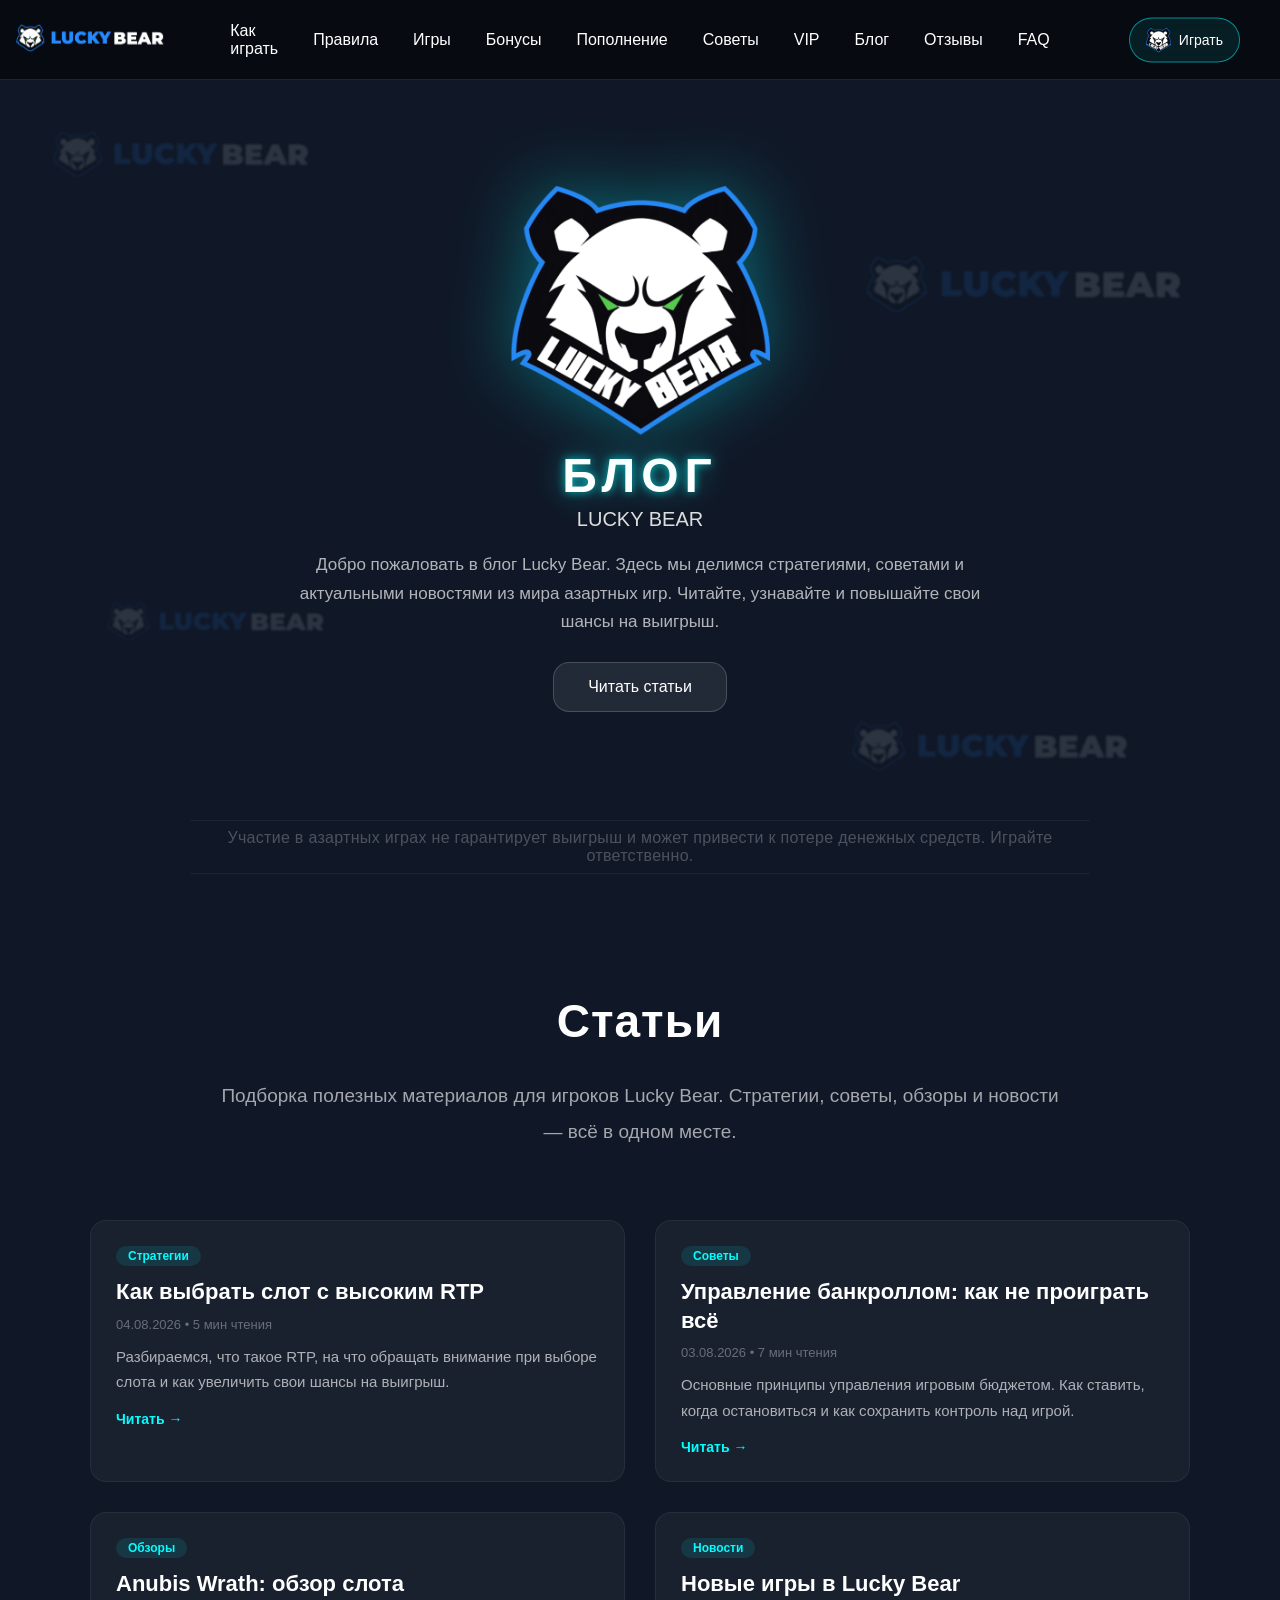
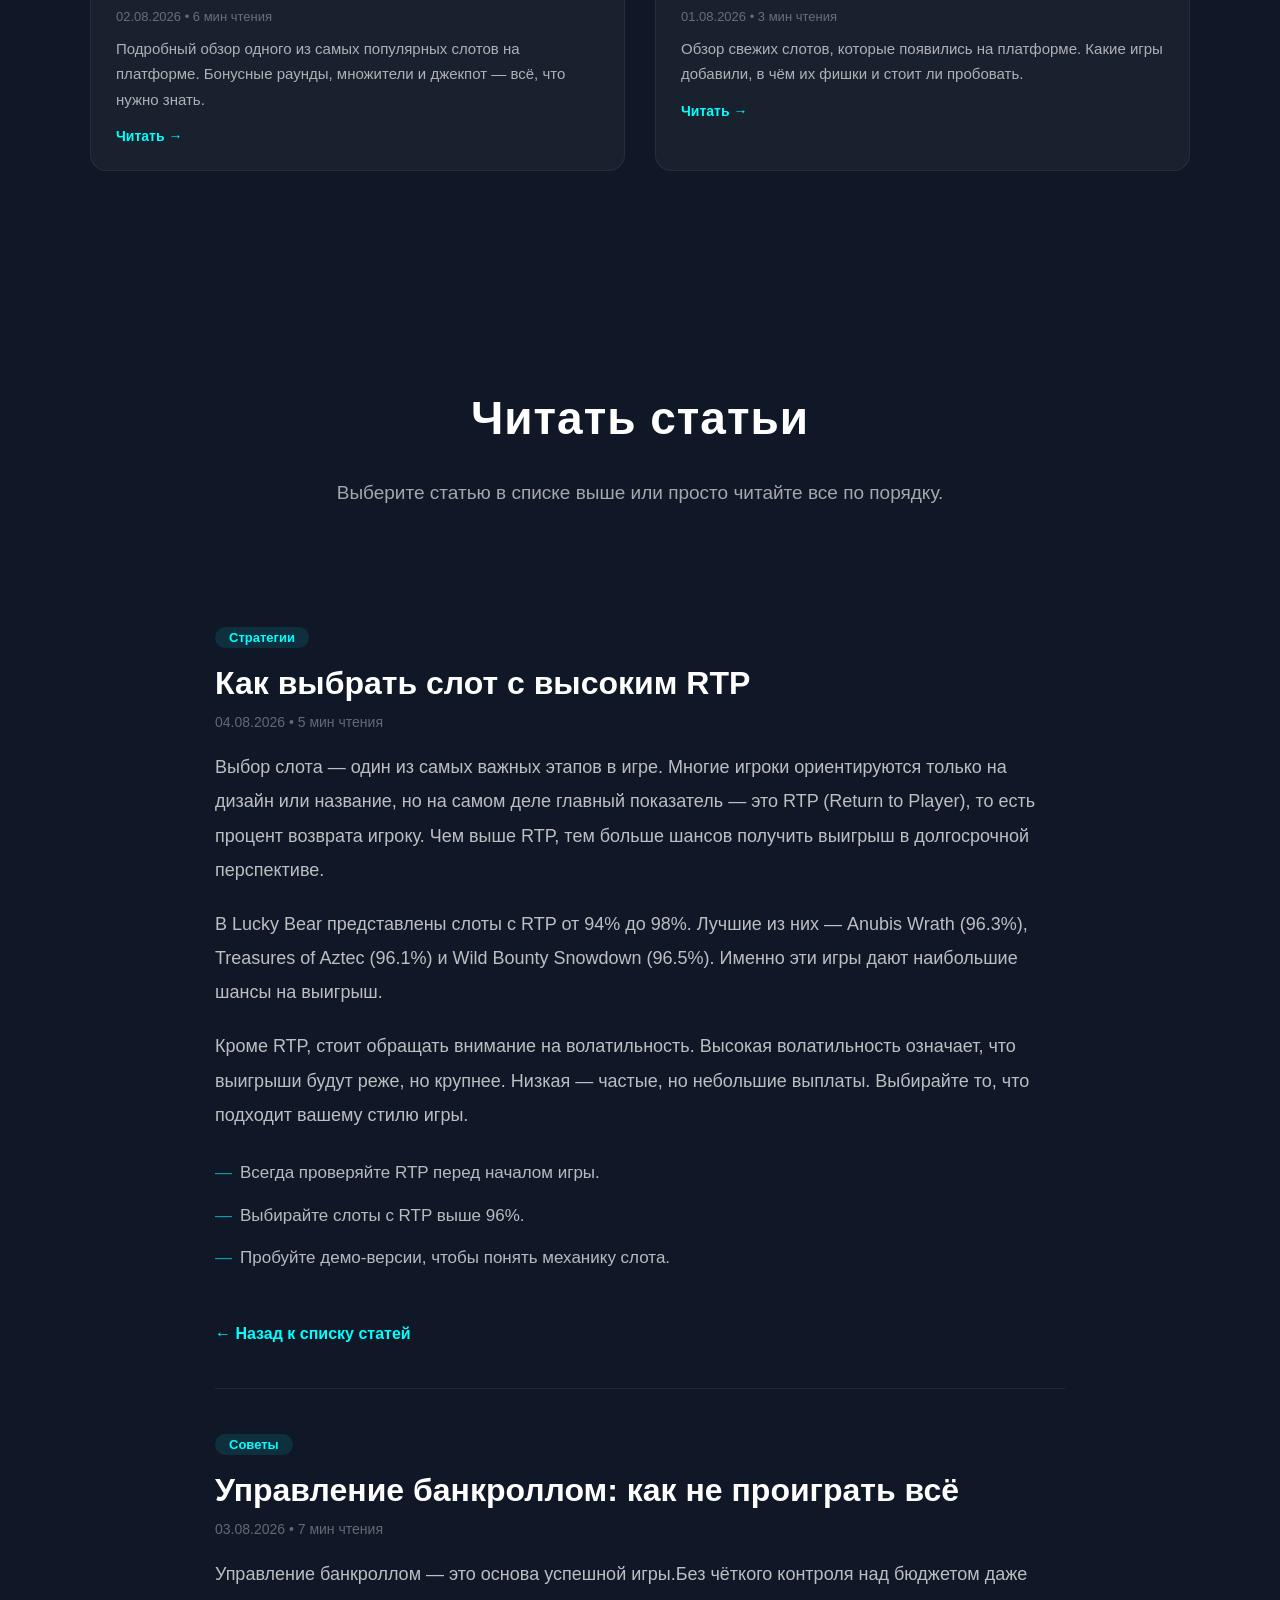
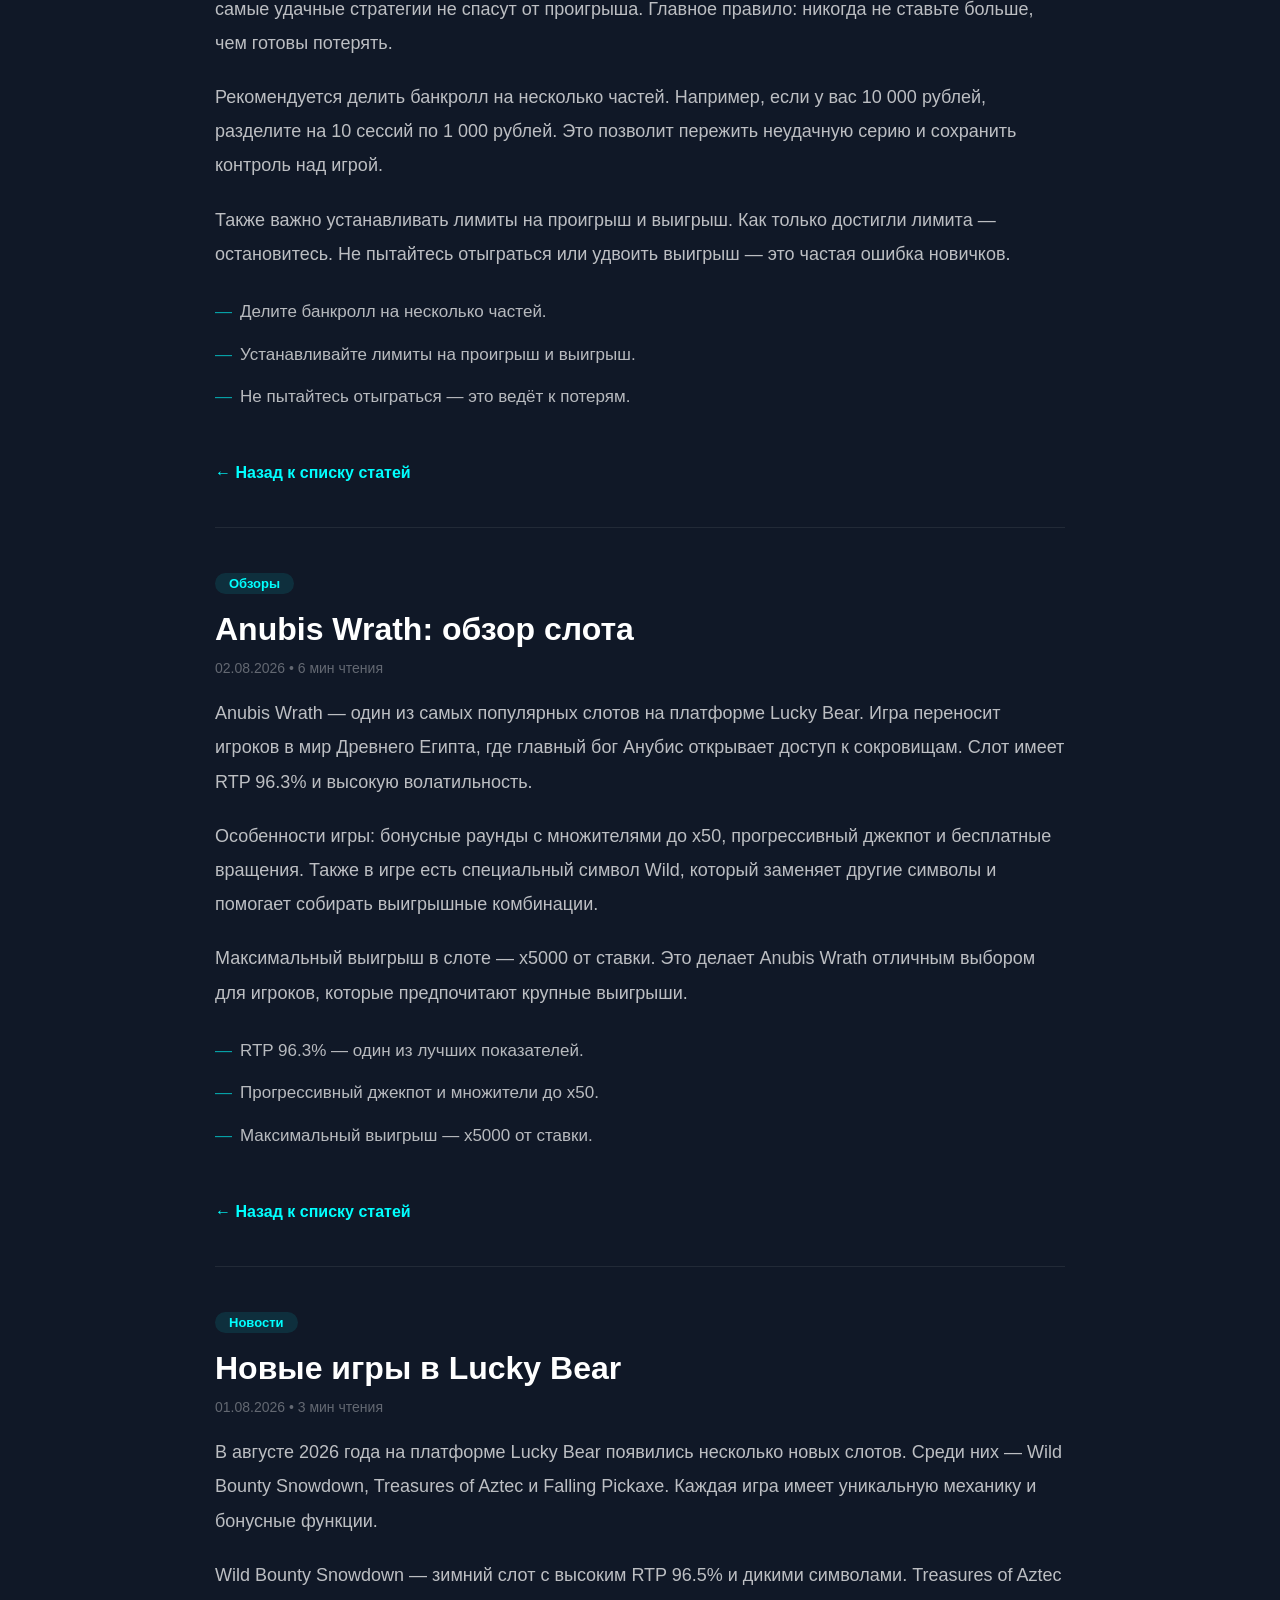
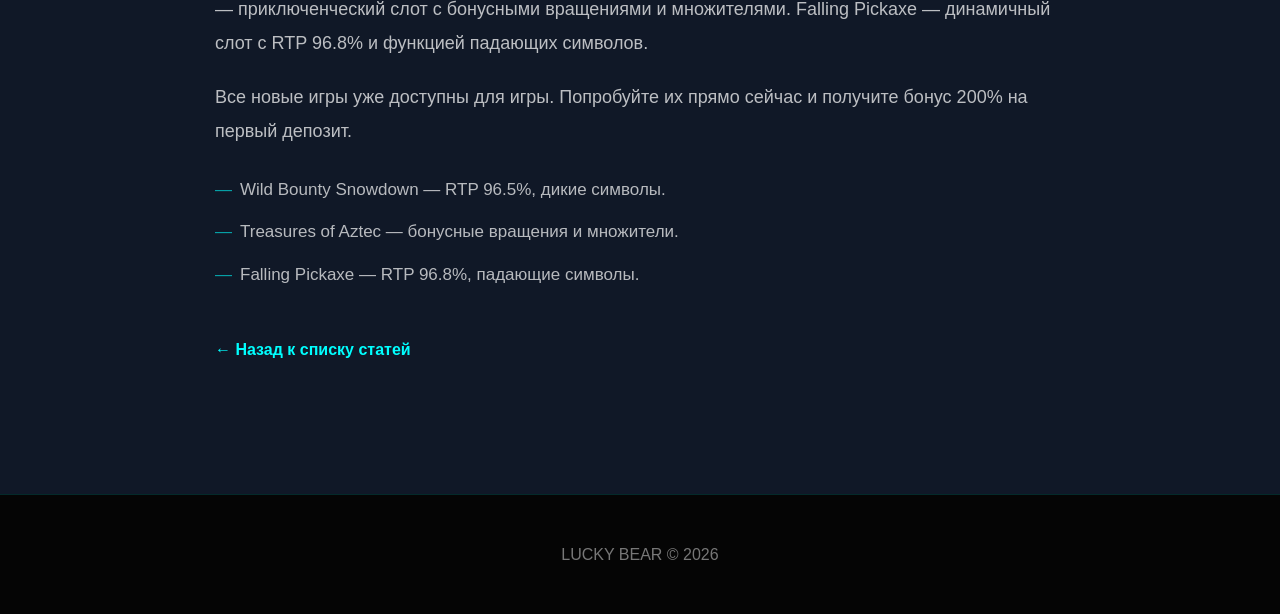
==== commit 2fc37161: "Update blog.html" ====
--- a/blog.html
+++ b/blog.html
@@ -246,15 +246,17 @@
             <img src="images/menu-logo.png" alt="LUCKY BEAR">
         </a>
         <nav class="nav" id="mobileNav">
-            <a href="how-to-play.html" class="nav-link">Как играть</a>
-            <a href="rules.html" class="nav-link">Правила</a>
-            <a href="games.html" class="nav-link">Игры</a>
-            <a href="bonus.html" class="nav-link">Бонусы</a>
-            <a href="payment.html" class="nav-link">Пополнение</a>
-            <a href="responsible.html" class="nav-link">Советы</a>
-            <a href="vip.html" class="nav-link">VIP</a>
-            <a href="faq.html" class="nav-link">FAQ</a>
-        </nav>
+    <a href="how-to-play.html" class="nav-link">Как играть</a>
+    <a href="rules.html" class="nav-link">Правила</a>
+    <a href="games.html" class="nav-link">Игры</a>
+    <a href="bonus.html" class="nav-link">Бонусы</a>
+    <a href="payment.html" class="nav-link">Пополнение</a>
+    <a href="responsible.html" class="nav-link">Советы</a>
+    <a href="vip.html" class="nav-link">VIP</a>
+    <a href="blog.html" class="nav-link">Блог</a>
+    <a href="reviews.html" class="nav-link">Отзывы</a>
+    <a href="faq.html" class="nav-link">FAQ</a>
+</nav>
         <a href="https://lb777.xyz/5dsgV7" class="bot-button" rel="noreferrer noopener">
             <img src="images/logo.png" alt="LUCKY BEAR">
             <span>Играть</span>
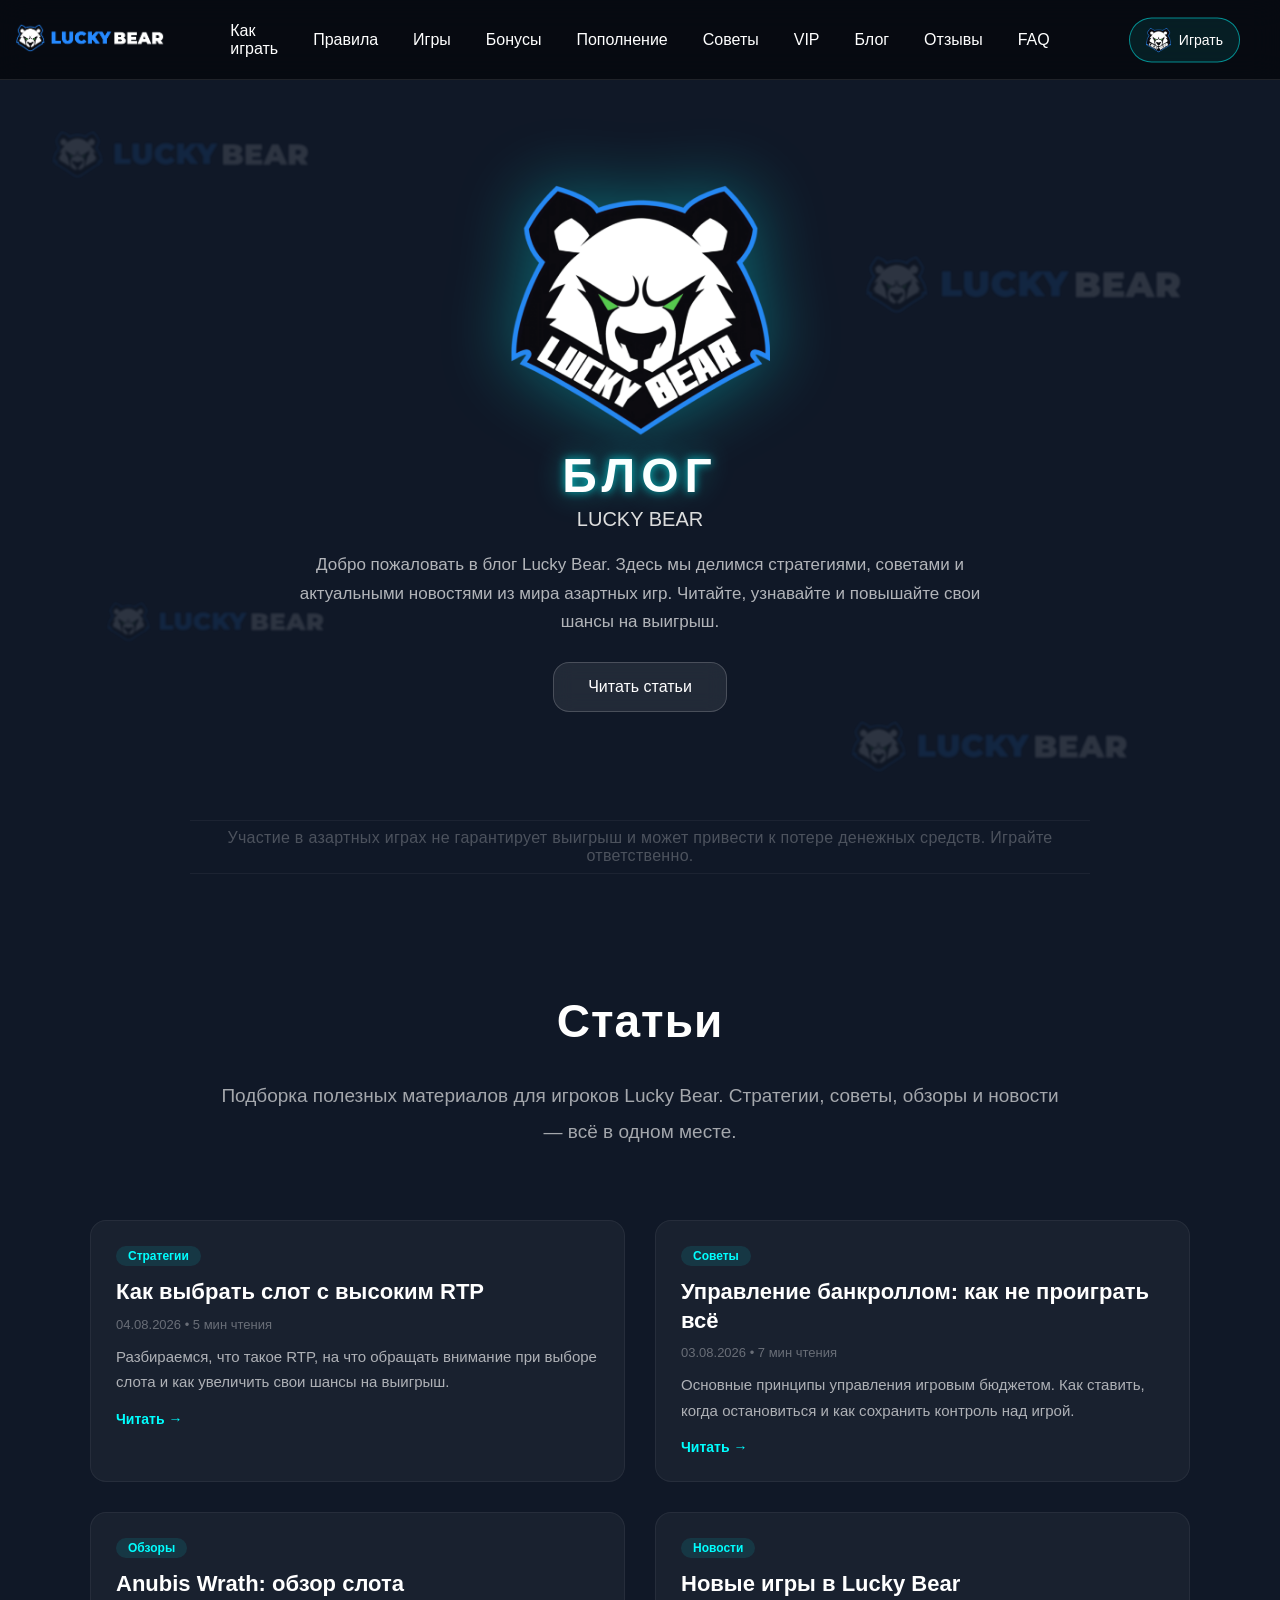
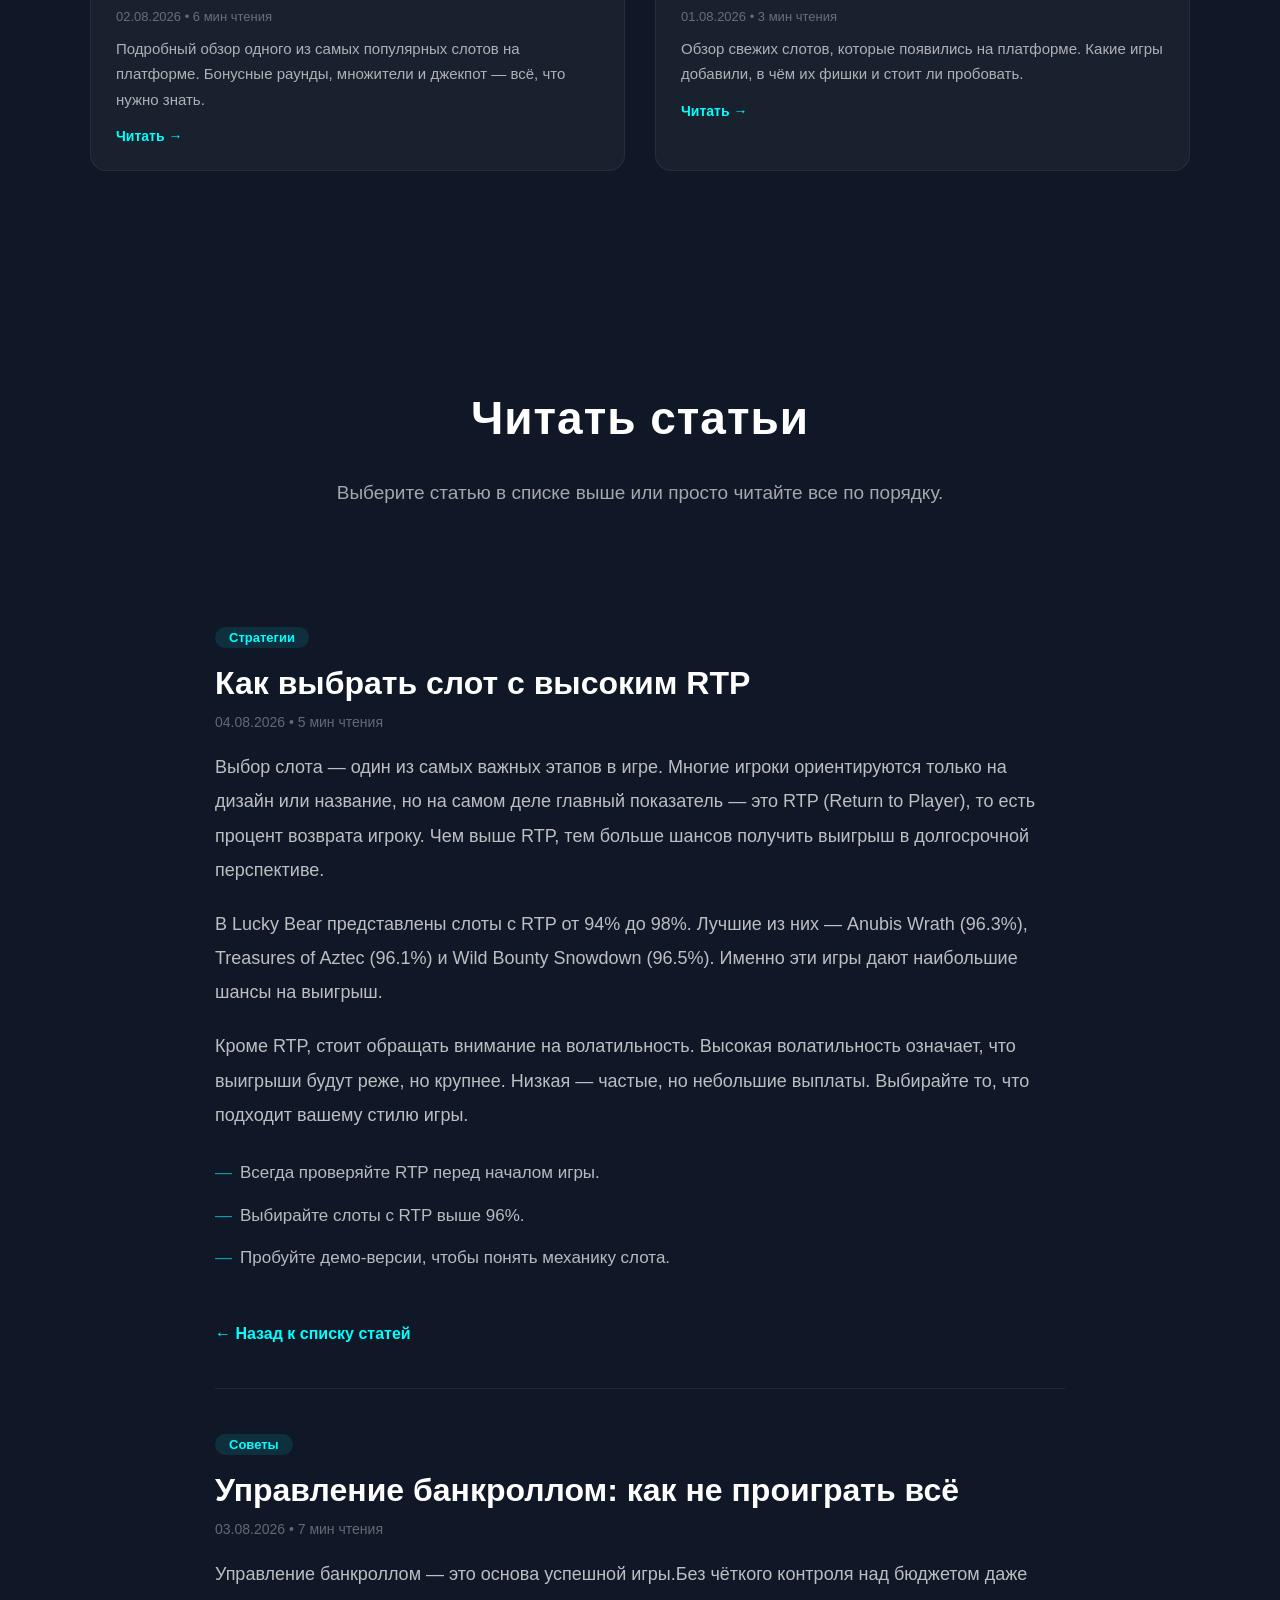
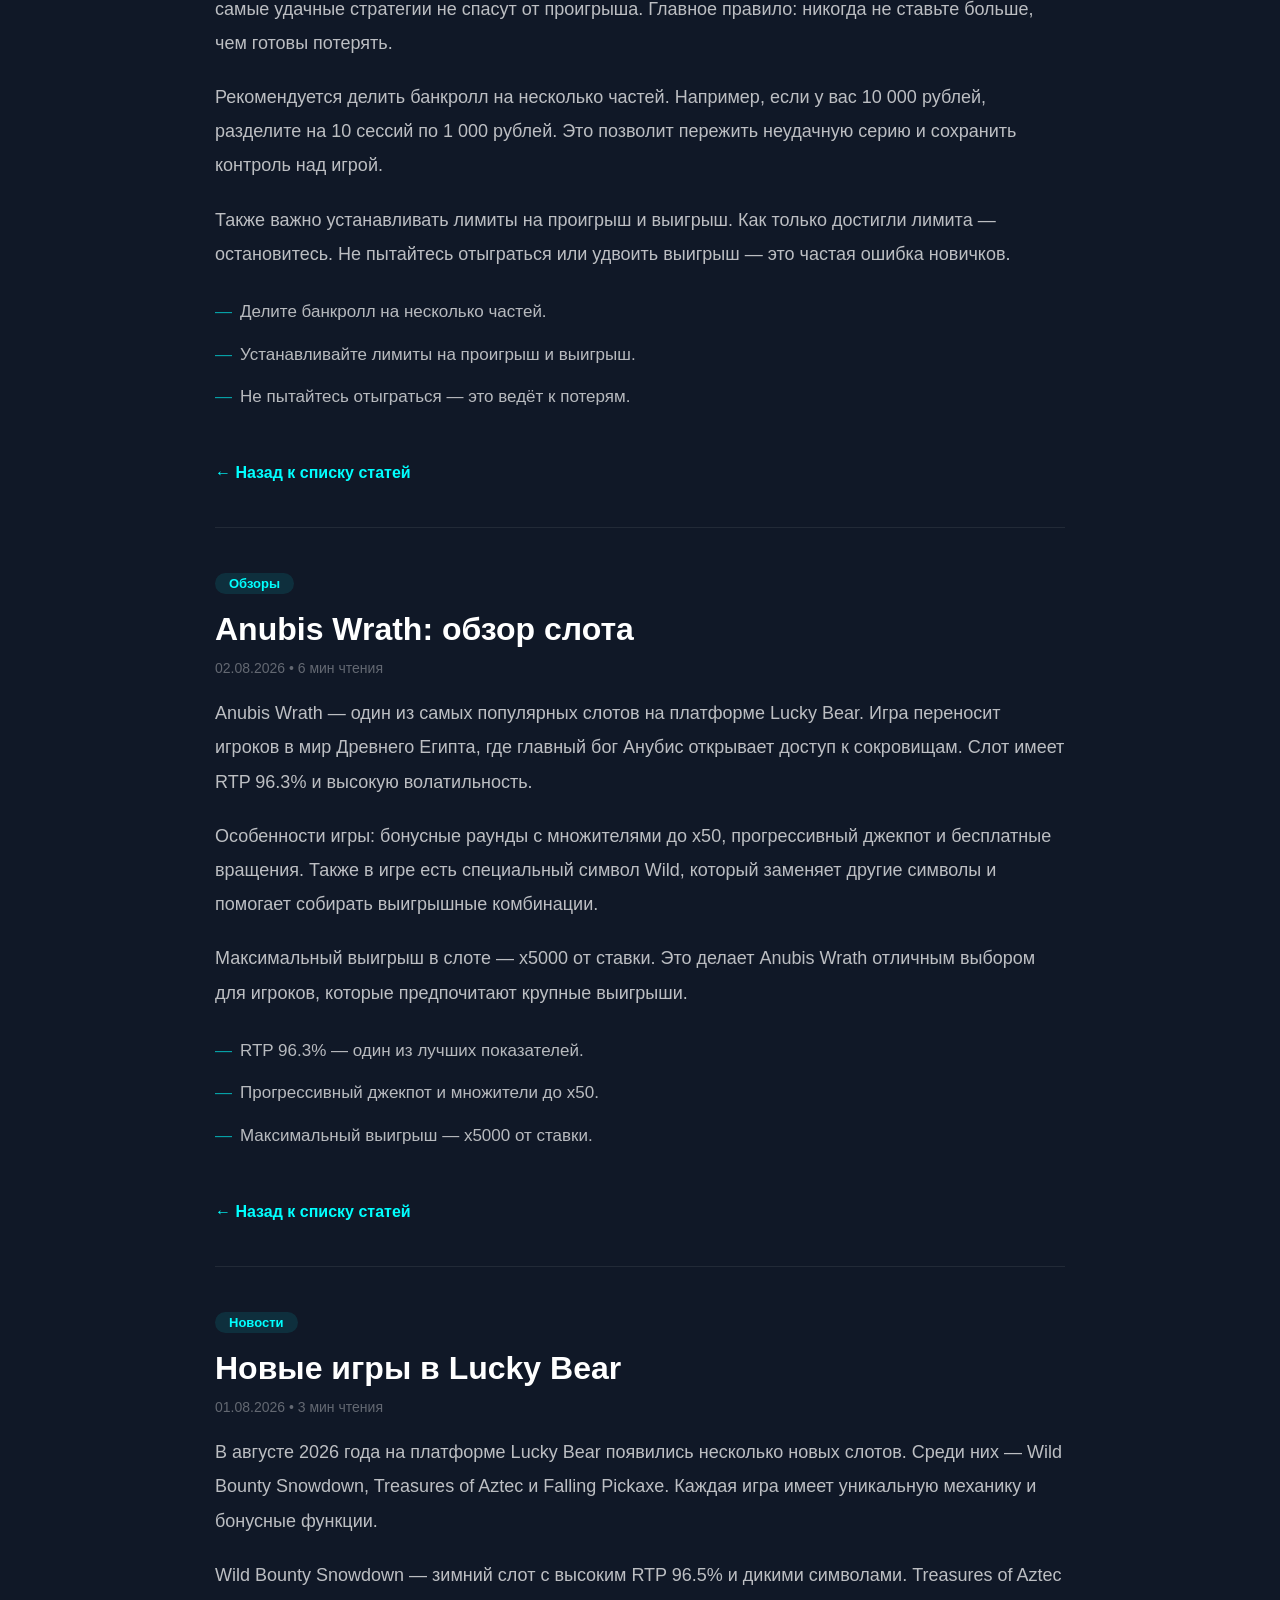
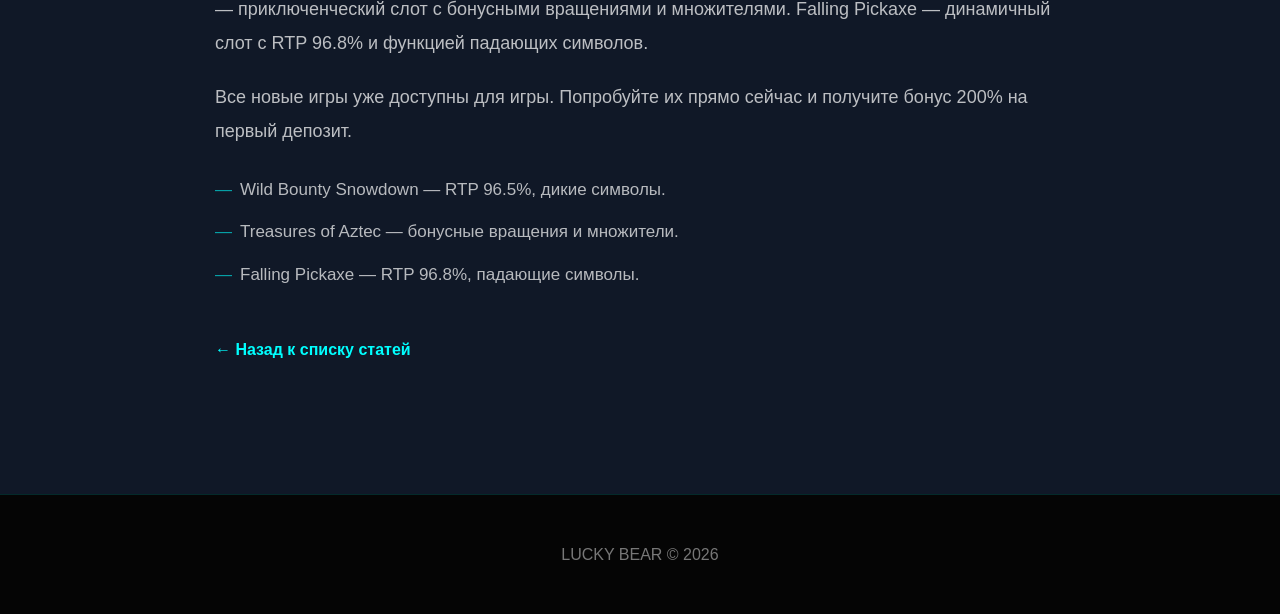
==== commit 55d05677: "Update blog.html" ====
--- a/blog.html
+++ b/blog.html
@@ -236,6 +236,53 @@
             }
         }
     </style>
+    <script type="application/ld+json">
+{
+  "@context": "https://schema.org",
+  "@type": "BreadcrumbList",
+  "itemListElement": [
+    {
+      "@type": "ListItem",
+      "position": 1,
+      "name": "Главная",
+      "item": "https://casino-lucky-bear.ru/"
+    },
+    {
+      "@type": "ListItem",
+      "position": 2,
+      "name": "Блог",
+      "item": "https://casino-lucky-bear.ru/blog.html"
+    }
+  ]
+}
+</script>
+
+<script type="application/ld+json">
+{
+  "@context": "https://schema.org",
+  "@type": "WebSite",
+  "name": "Lucky Bear",
+  "url": "https://casino-lucky-bear.ru",
+  "potentialAction": {
+    "@type": "SearchAction",
+    "target": {
+      "@type": "EntryPoint",
+      "urlTemplate": "https://casino-lucky-bear.ru/search?q={search_term_string}"
+    },
+    "query-input": "required name=search_term_string"
+  }
+}
+</script>
+
+<script type="application/ld+json">
+{
+  "@context": "https://schema.org",
+  "@type": "Organization",
+  "name": "Lucky Bear",
+  "url": "https://casino-lucky-bear.ru",
+  "logo": "https://casino-lucky-bear.ru/images/logo.png"
+}
+</script>
 </head>
 <body>
     <div class="bear-background"></div>
